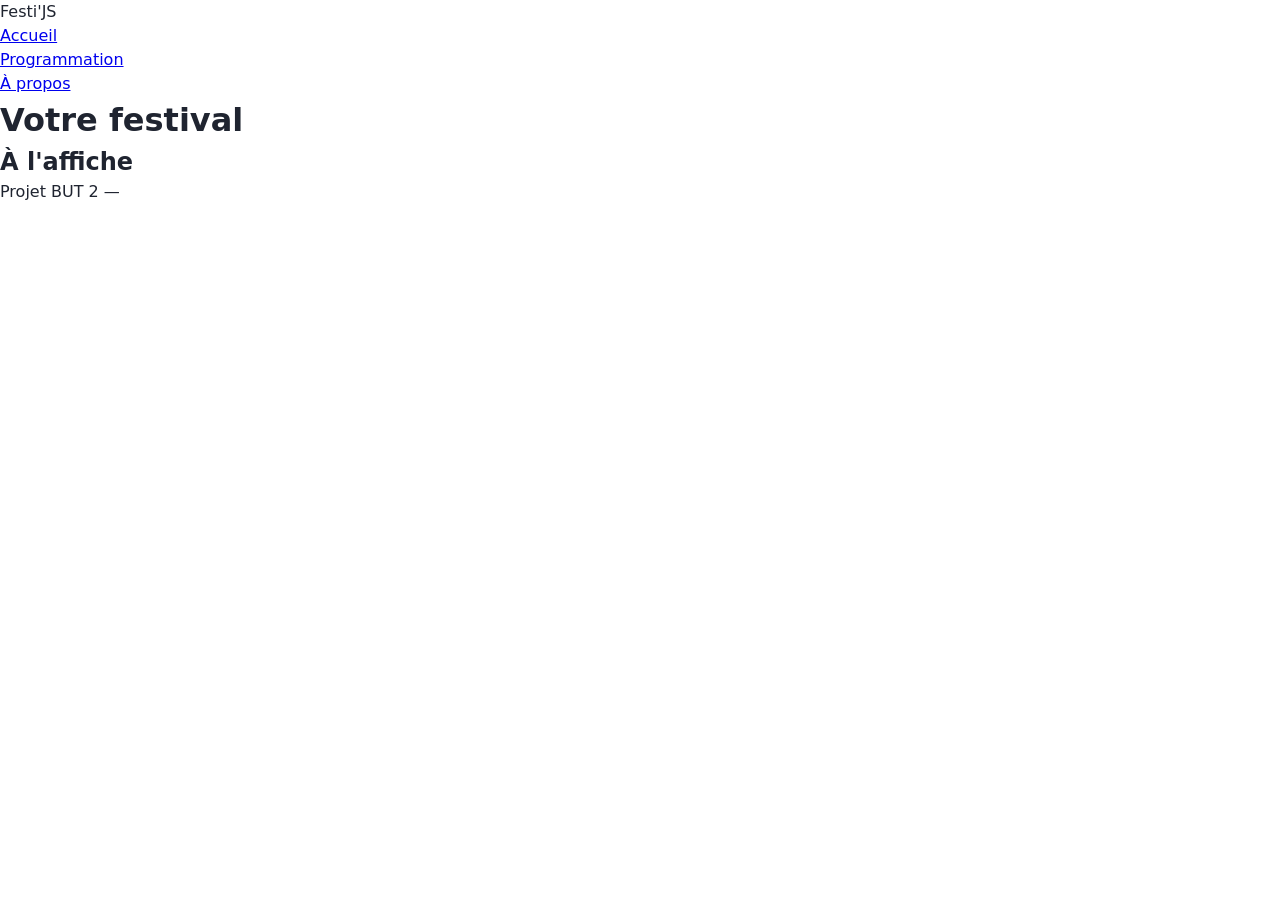
==== index.html @ 73ada907 "Initial commit" ====
<!DOCTYPE html>
<html lang="fr">
<head>
  <meta charset="UTF-8">
  <meta name="viewport" content="width=device-width, initial-scale=1.0">
  <!-- TODO : remplacez par le nom de votre festival -->
  <title>Festi'JS</title>
  <link rel="stylesheet" href="css/style.css">
</head>
<body>

  <header class="site-entete">
    <!-- TODO : logo + nom du festival -->
    <p class="logo">Festi'JS</p>
    <nav aria-label="Navigation principale">
      <ul>
        <li><a href="index.html" aria-current="page">Accueil</a></li>
        <li><a href="programmation.html">Programmation</a></li>
        <li><a href="a-propos.html">À propos</a></li>
      </ul>
    </nav>
  </header>

  <main>
    <h1>Votre festival</h1>

    <!-- TODO séance 2 : hero + section « à la une » -->
    <!-- TODO séance 7 : les cartes seront générées ici par JavaScript -->
    <section id="programmation" aria-labelledby="titre-prog">
      <h2 id="titre-prog">À l'affiche</h2>
      <div id="liste-evenements"><!-- généré en JS --></div>
    </section>
  </main>

  <footer class="site-pied">
    <p>Projet BUT 2 — <!-- TODO : vos noms --></p>
  </footer>

  <script type="module" src="js/main.js"></script>
</body>
</html>
---- css/style.css ----
/* ==========================================================================
   Festi'JS — feuille de style principale
   Écrite en MOBILE FIRST : le style de base vise le petit écran,
   les media queries `min-width` viennent ensuite ÉLARGIR la mise en page.
   ========================================================================== */

/* --- 1. Variables de thème (à personnaliser séance 10 avec Sass) --------- */
:root {
  --couleur-fond: #ffffff;
  --couleur-texte: #1f2430;
  --couleur-accent: #1f3a5f;
  --espace: 1rem;
}

/* --- 2. Reset minimal --------------------------------------------------- */
*, *::before, *::after { box-sizing: border-box; }
body, h1, h2, h3, p, ul { margin: 0; padding: 0; }
ul { list-style: none; }
img { max-width: 100%; height: auto; display: block; }

/* --- 3. Base ------------------------------------------------------------ */
body {
  font-family: system-ui, -apple-system, "Segoe UI", sans-serif;
  line-height: 1.5;
  color: var(--couleur-texte);
  background: var(--couleur-fond);
}

/* --- 4. Composants ------------------------------------------------------ */
/* TODO séance 2 : en-tête, hero, cartes */


/* --- 5. Points de rupture ----------------------------------------------- */
/* @media (min-width: 48em) { ... }   tablette */
/* @media (min-width: 75em) { ... }   grand écran */
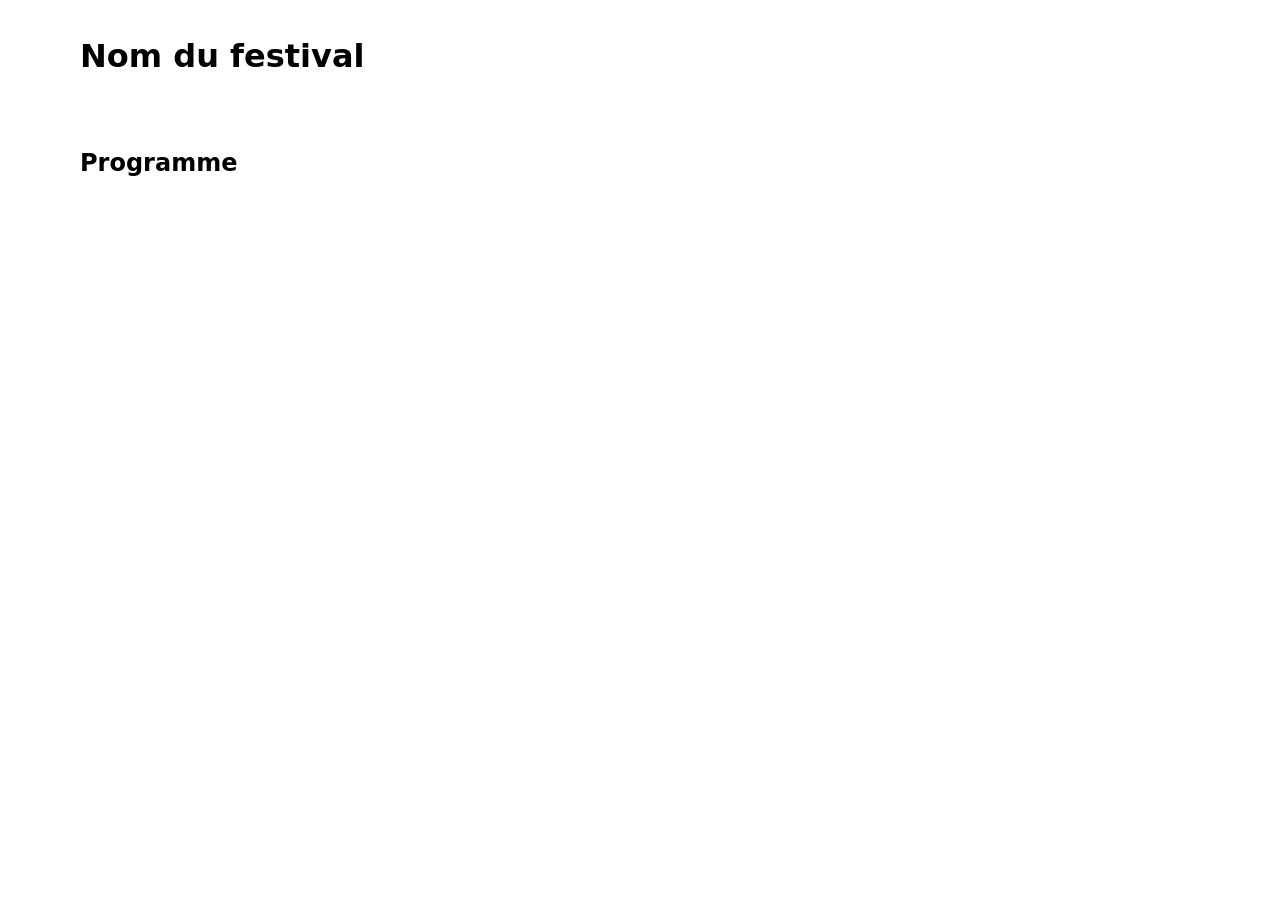
==== commit 00df44f2: "Mise en place" ====
--- a/index.html
+++ b/index.html
@@ -3,39 +3,21 @@
 <head>
   <meta charset="UTF-8">
   <meta name="viewport" content="width=device-width, initial-scale=1.0">
-  <!-- TODO : remplacez par le nom de votre festival -->
-  <title>Festi'JS</title>
+  <title>Nom du festival</title>
   <link rel="stylesheet" href="css/style.css">
 </head>
 <body>
-
-  <header class="site-entete">
-    <!-- TODO : logo + nom du festival -->
-    <p class="logo">Festi'JS</p>
-    <nav aria-label="Navigation principale">
-      <ul>
-        <li><a href="index.html" aria-current="page">Accueil</a></li>
-        <li><a href="programmation.html">Programmation</a></li>
-        <li><a href="a-propos.html">À propos</a></li>
-      </ul>
-    </nav>
+  <header>
+    <h1>Nom du festival</h1>
   </header>
 
   <main>
-    <h1>Votre festival</h1>
-
-    <!-- TODO séance 2 : hero + section « à la une » -->
-    <!-- TODO séance 7 : les cartes seront générées ici par JavaScript -->
-    <section id="programmation" aria-labelledby="titre-prog">
-      <h2 id="titre-prog">À l'affiche</h2>
-      <div id="liste-evenements"><!-- généré en JS --></div>
-    </section>
+    <h2>Programme</h2>
+    <ul id="programme"></ul>
   </main>
 
-  <footer class="site-pied">
-    <p>Projet BUT 2 — <!-- TODO : vos noms --></p>
-  </footer>
-
-  <script type="module" src="js/main.js"></script>
+  <script src="js/Evenement.js"></script>
+  <script src="data/evenements.js"></script>
+  <script src="js/main.js"></script>
 </body>
 </html>
--- a/css/style.css
+++ b/css/style.css
@@ -1,35 +1,22 @@
-/* ==========================================================================
-   Festi'JS — feuille de style principale
-   Écrite en MOBILE FIRST : le style de base vise le petit écran,
-   les media queries `min-width` viennent ensuite ÉLARGIR la mise en page.
-   ========================================================================== */
-
-/* --- 1. Variables de thème (à personnaliser séance 10 avec Sass) --------- */
-:root {
-  --couleur-fond: #ffffff;
-  --couleur-texte: #1f2430;
-  --couleur-accent: #1f3a5f;
-  --espace: 1rem;
+body {
+  margin: 0;
+  font-family: system-ui, sans-serif;
 }
 
-/* --- 2. Reset minimal --------------------------------------------------- */
-*, *::before, *::after { box-sizing: border-box; }
-body, h1, h2, h3, p, ul { margin: 0; padding: 0; }
-ul { list-style: none; }
-img { max-width: 100%; height: auto; display: block; }
-
-/* --- 3. Base ------------------------------------------------------------ */
-body {
-  font-family: system-ui, -apple-system, "Segoe UI", sans-serif;
-  line-height: 1.5;
-  color: var(--couleur-texte);
-  background: var(--couleur-fond);
+header,
+main {
+  max-width: 70rem;
+  margin: 0 auto;
+  padding: 1rem;
 }
 
-/* --- 4. Composants ------------------------------------------------------ */
-/* TODO séance 2 : en-tête, hero, cartes */
+#programme {
+  list-style: none;
+  padding: 0;
+  display: grid;
+  gap: 1rem;
+}
 
+.carte {
 
-/* --- 5. Points de rupture ----------------------------------------------- */
-/* @media (min-width: 48em) { ... }   tablette */
-/* @media (min-width: 75em) { ... }   grand écran */
+}
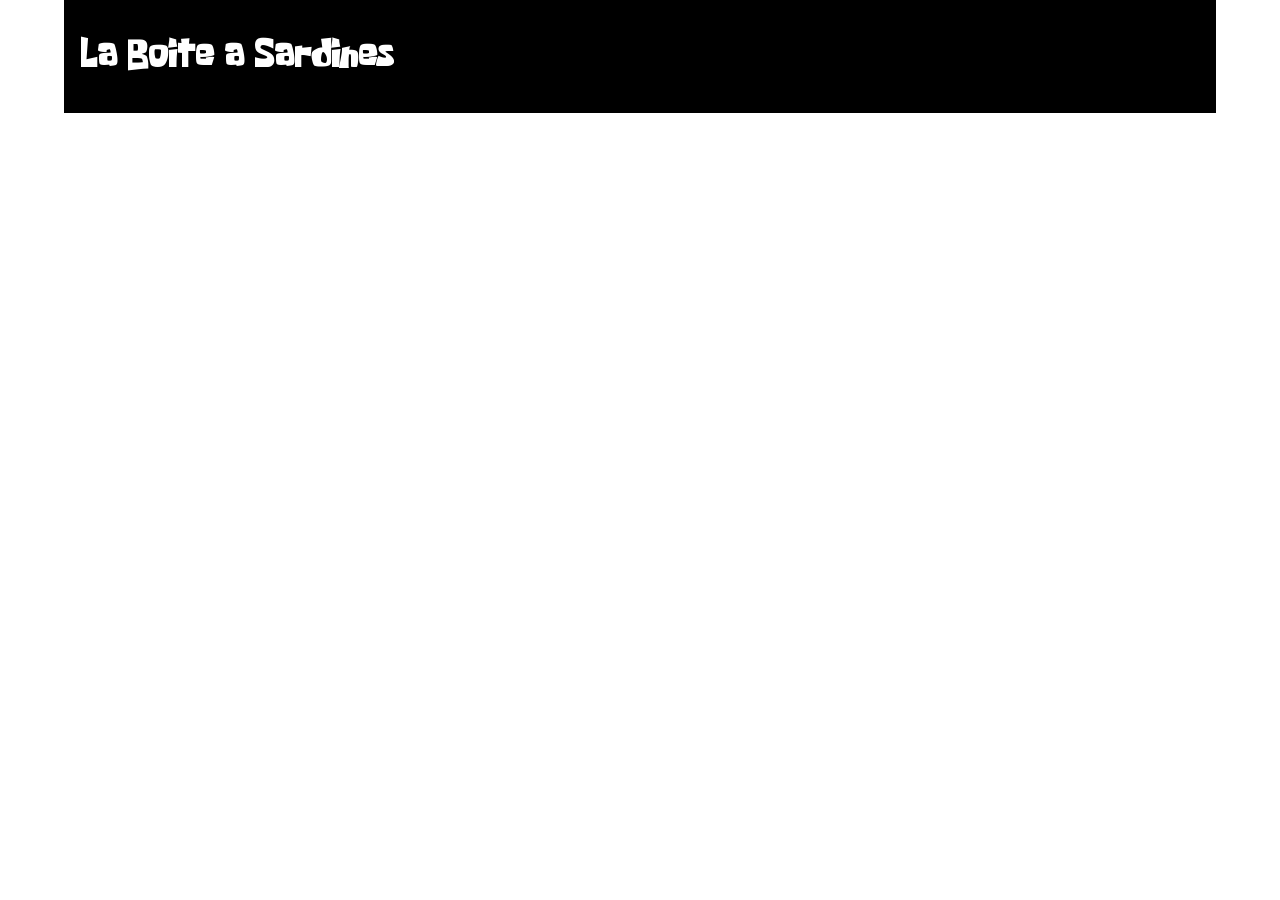
==== commit 90ba3f5a: "typo" ====
--- a/index.html
+++ b/index.html
@@ -8,13 +8,13 @@
 </head>
 <body>
   <header>
-    <h1>Nom du festival</h1>
+    <h1>La Boite a Sardines</h1>
   </header>
 
   <main>
-    <h2>Programme</h2>
+    <h2>Voir nos poissons</h2>
     <ul id="programme"></ul>
-  </main>
+  </main> 
 
   <script src="js/Evenement.js"></script>
   <script src="data/evenements.js"></script>
--- a/css/style.css
+++ b/css/style.css
@@ -1,14 +1,18 @@
 body {
   margin: 0;
-  font-family: system-ui, sans-serif;
+  font-family:  "spongebob", sans-serif;
 }
 
+@font-face {
+  font-family: "spongebob";
+  src:
+    local("spongebob"),
+    url("/spongeboy_me_bob/Spongeboy_Me_Bob.ttf") format("opentype") }
 header,
 main {
   max-width: 70rem;
   margin: 0 auto;
-  padding: 1rem;
-}
+  padding: 1rem;}
 
 #programme {
   list-style: none;
@@ -20,3 +24,21 @@
 .carte {
 
 }
+
+main {
+  background-image: url(https://st2.depositphotos.com/2627021/47995/i/450/depositphotos_479957108-stock-photo-underwater-diving-tropical-scene-sea.jpg);
+  background-size: cover;
+  background-position: center;
+  background-repeat: no-repeat;
+  color: white;
+
+}
+
+header {
+  display: flex;
+  justify-content: space-between;
+  align-items: center;
+  padding: 1rem;
+  background-color: rgb(0, 0, 0);
+  color: white;
+}
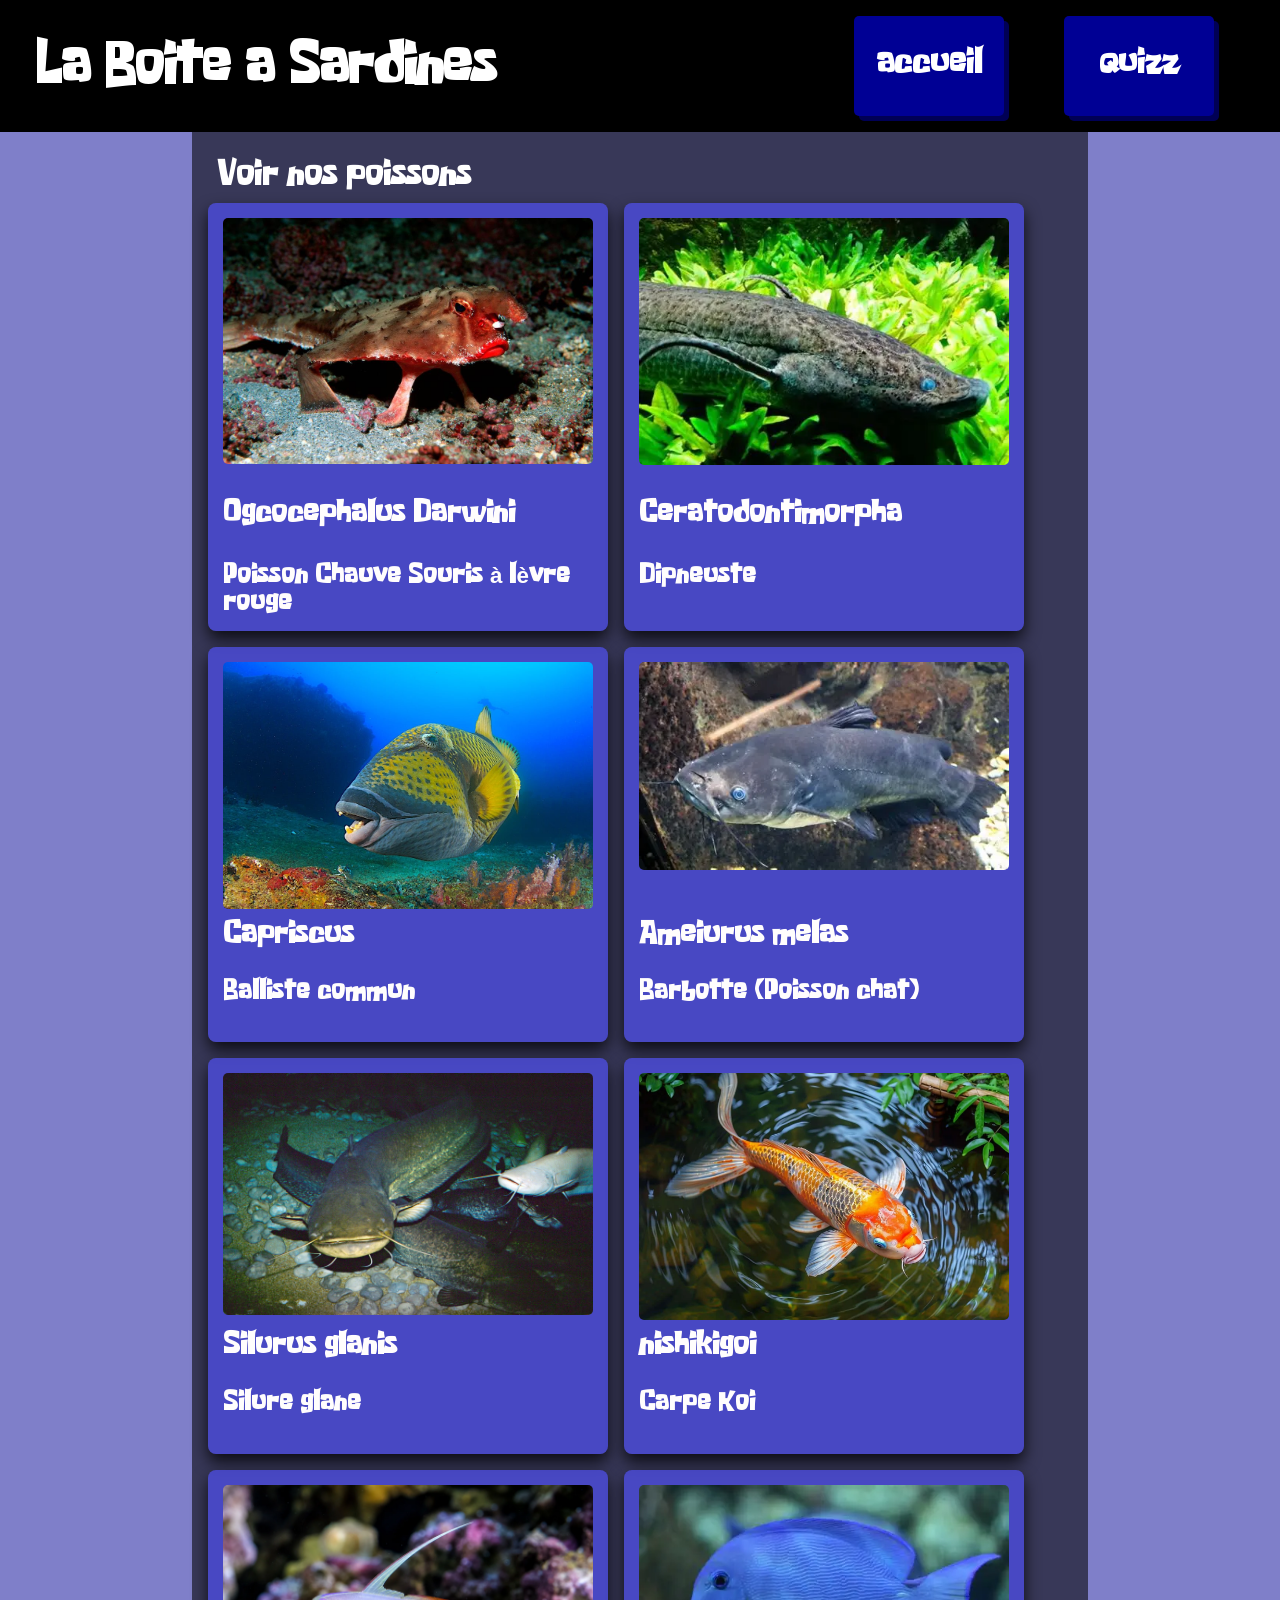
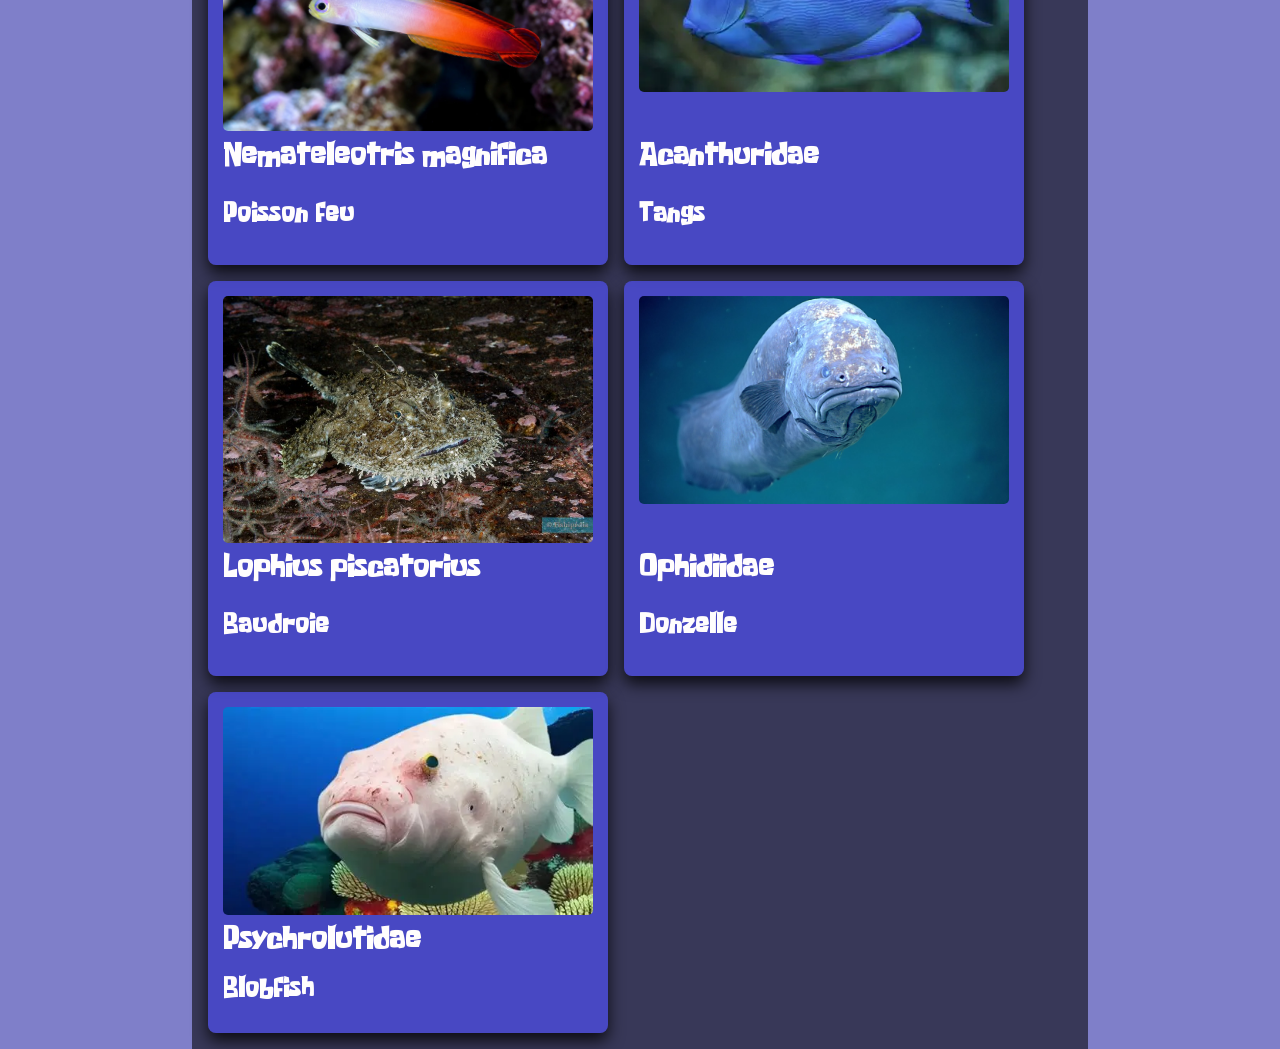
==== commit 5b20b5b4: "New page Added Quizz page" ====
--- a/index.html
+++ b/index.html
@@ -9,6 +9,10 @@
 <body>
   <header>
     <h1>La Boite a Sardines</h1>
+    <div class="headerTriggers">
+    <a href="index.html"><div class="headerButton"><h2>accueil</h2></div></a>
+    <a href="quizz.html"><div class="headerButton"><h2>quizz</h2></div></a>
+    </div>
   </header>
 
   <main>
--- a/css/style.css
+++ b/css/style.css
@@ -1,6 +1,43 @@
+*{
+  margin: 0;
+  padding: 0;
+  box-sizing: border-box;
+}
+
+a{
+  color: white;
+  text-decoration: none;
+}
+
+h1{
+  font-size: 3rem;
+  margin: 20px;
+}
+
+h2{
+  margin: 10px;
+  font-size: 1.8rem;
+}
+
+h3{
+  
+  font-size: 1.6rem;
+}
+
+h4{
+  font-size: 1.4rem;
+}
+
 body {
   margin: 0;
   font-family:  "spongebob", sans-serif;
+  height: 100%;
+  background-image: url(https://m.media-amazon.com/images/S/aplus-media-library-service-media/c73cea24-c375-436d-a030-8753c4164fe2.__CR0,0,970,600_PT0_SX970_V1___.jpg);
+  background-size: cover;
+  background-position: center;
+  background-repeat: no-repeat;
+  background-color: rgba(0, 0, 148, 0.5);
+  background-blend-mode: multiply;
 }
 
 @font-face {
@@ -8,29 +45,37 @@
   src:
     local("spongebob"),
     url("/spongeboy_me_bob/Spongeboy_Me_Bob.ttf") format("opentype") }
-header,
+
 main {
-  max-width: 70rem;
+  max-width: 70%;
   margin: 0 auto;
   padding: 1rem;}
 
 #programme {
   list-style: none;
   padding: 0;
-  display: grid;
+  display: flex;
   gap: 1rem;
+  flex-direction: row;
+  flex-wrap: wrap;
 }
 
 .carte {
-
+  background-color: rgba(82, 82, 255, 0.639);
+  border-radius: 0.5rem;
+  box-shadow: 0 0.5rem 1rem rgba(0, 0, 0, 0.781);
+  color : rgb(255, 253, 253);
+  display: grid;
+  gap: 10px;
+  grid-template-rows:5fr 1fr 1fr;
+  width: 400px;
+  padding: 15px;
 }
 
 main {
-  background-image: url(https://st2.depositphotos.com/2627021/47995/i/450/depositphotos_479957108-stock-photo-underwater-diving-tropical-scene-sea.jpg);
-  background-size: cover;
-  background-position: center;
-  background-repeat: no-repeat;
   color: white;
+  background-color: rgba(0, 0, 0, 0.562);
+  
 
 }
 
@@ -41,4 +86,30 @@
   padding: 1rem;
   background-color: rgb(0, 0, 0);
   color: white;
+}
+
+
+img{
+  width: 370px;
+  max-height: 100%;
+  border-radius: 5px;
+  object-fit:cover;
+  text-align: center;
+}
+
+.headerButton{
+  width: 150px;
+  height: 100px;
+  background-color: rgba(0, 0, 148, 1);
+  padding-top: 20px;
+  text-align: center;
+  border-radius:5px;
+  box-shadow: 5px 5px 0  rgb(0, 0, 85);
+  margin-right:50px;
+}
+
+.headerTriggers{
+  display: flex;
+  flex-direction: row;
+  gap: 10px;
 }
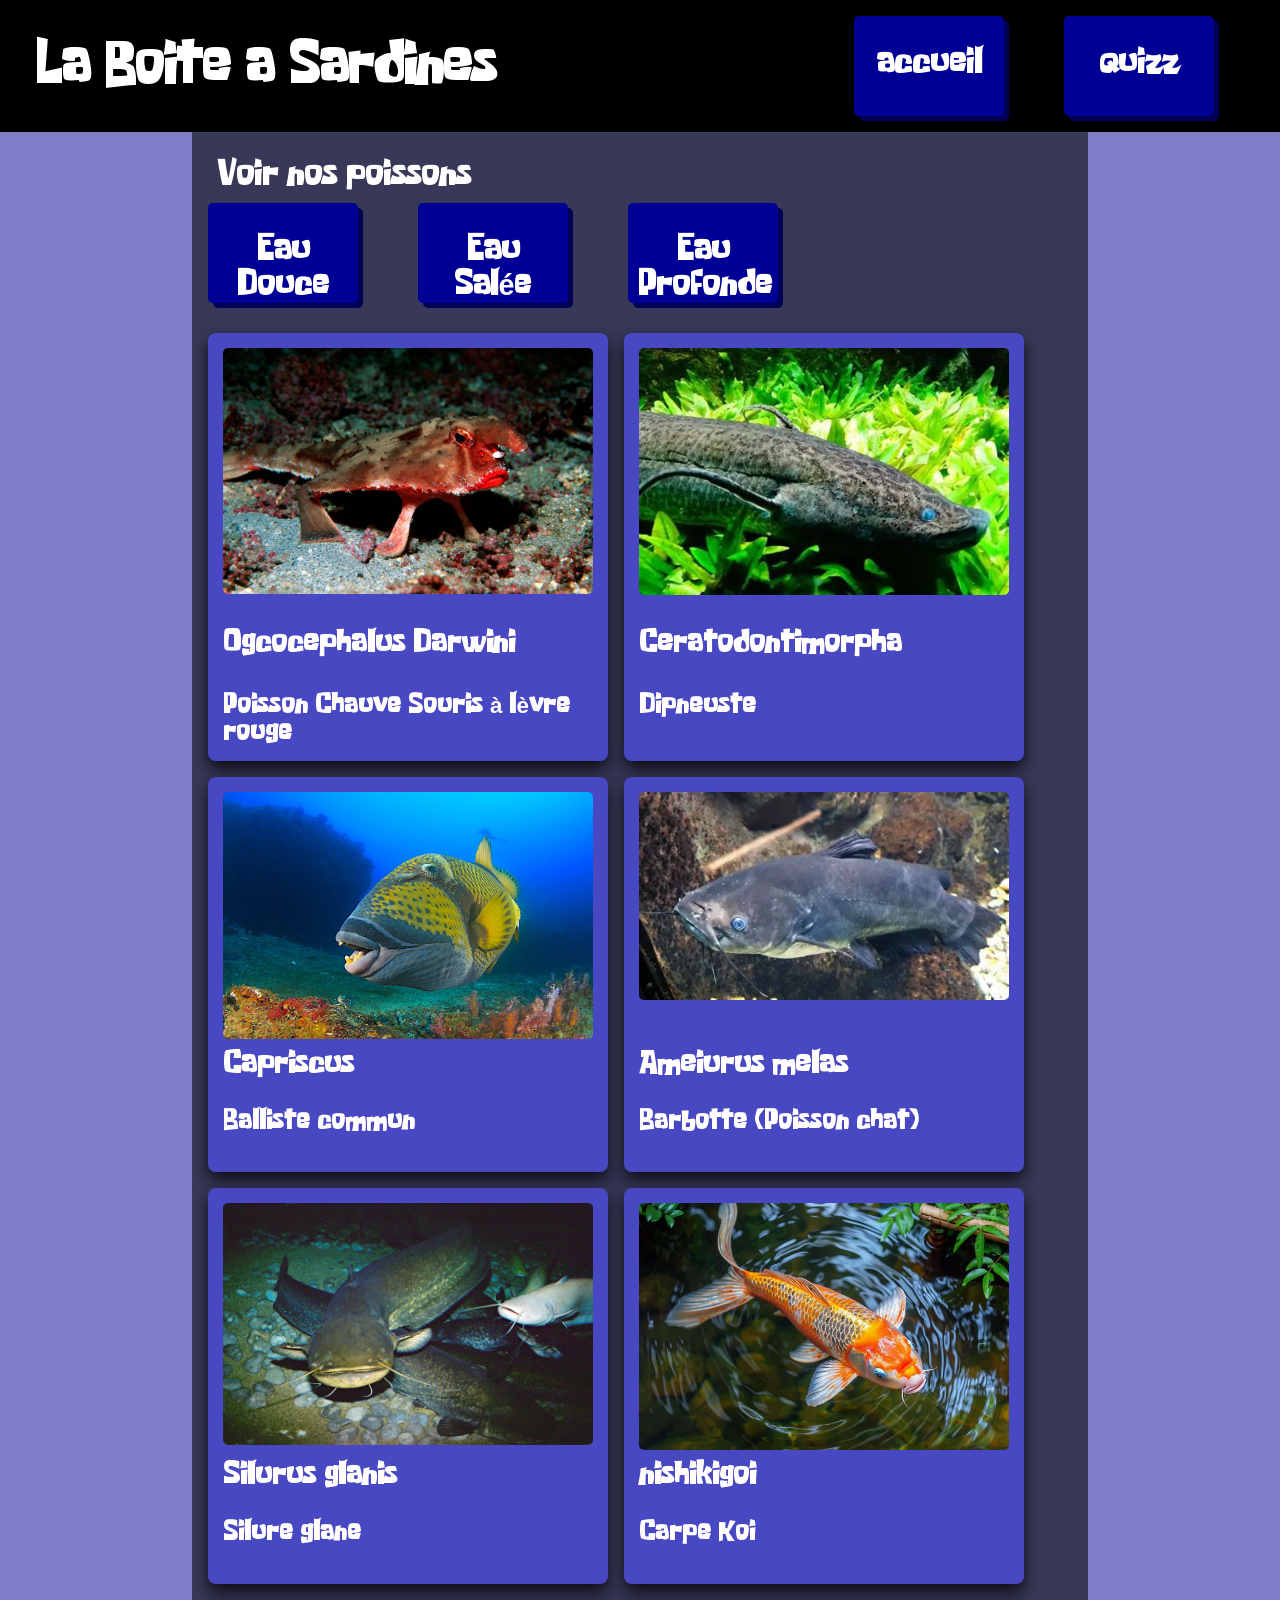
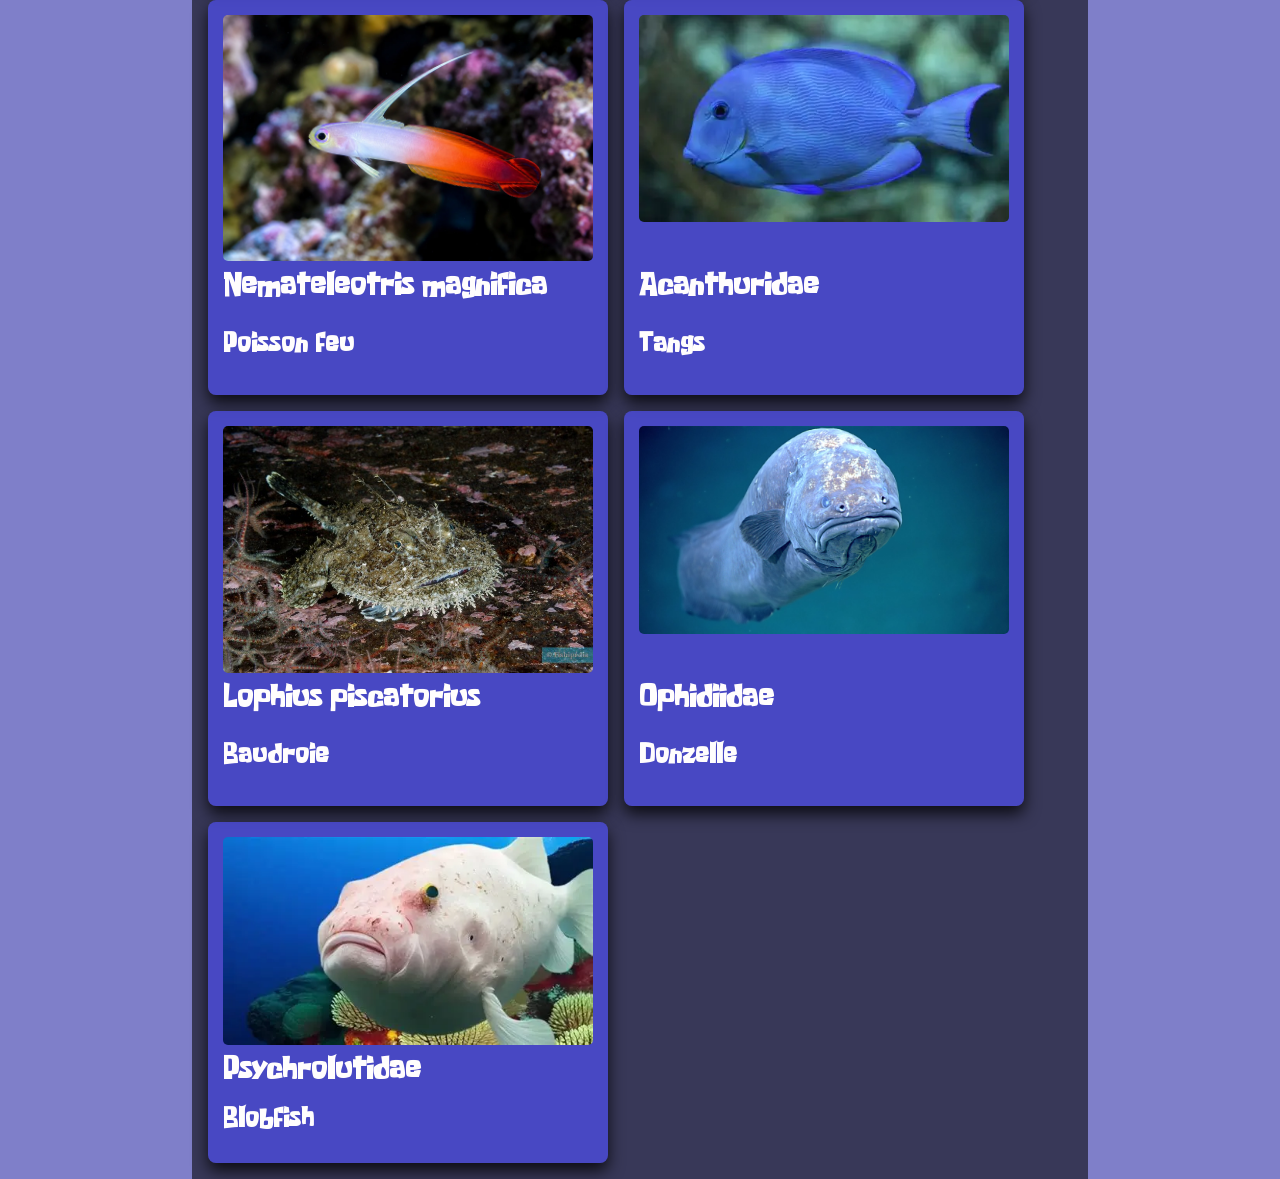
==== commit abde83ea: "css boutons" ====
--- a/index.html
+++ b/index.html
@@ -1,27 +1,60 @@
 <!DOCTYPE html>
 <html lang="fr">
+
 <head>
   <meta charset="UTF-8">
   <meta name="viewport" content="width=device-width, initial-scale=1.0">
   <title>Nom du festival</title>
   <link rel="stylesheet" href="css/style.css">
 </head>
+
 <body>
   <header>
     <h1>La Boite a Sardines</h1>
     <div class="headerTriggers">
-    <a href="index.html"><div class="headerButton"><h2>accueil</h2></div></a>
-    <a href="quizz.html"><div class="headerButton"><h2>quizz</h2></div></a>
+      <a href="index.html">
+        <div class="headerButton">
+          <h2>accueil</h2>
+        </div>
+      </a>
+      <a href="quizz.html">
+        <div class="headerButton">
+          <h2>quizz</h2>
+        </div>
+      </a>
     </div>
   </header>
 
   <main>
     <h2>Voir nos poissons</h2>
-    <ul id="programme"></ul>
-  </main> 
+
+<div class="typebuttons">
+    <div class="headerButton">
+      <h2>Eau Douce</h2>
+    </div>
+
+
+
+    <div class="headerButton">
+      <h2>Eau Salée
+      </h2>
+    </div>
+
+
+    <div class="headerButton">
+      <h2>Eau Profonde</h2>
+    </div>
+
+     </div>
+      <ul id="programme"></ul>
+  </main>
+
+
+
 
   <script src="js/Evenement.js"></script>
   <script src="data/evenements.js"></script>
   <script src="js/main.js"></script>
 </body>
-</html>
+
+</html>
--- a/css/style.css
+++ b/css/style.css
@@ -112,4 +112,12 @@
   display: flex;
   flex-direction: row;
   gap: 10px;
+}
+
+.typebuttons{
+  display: flex;
+  flex-direction: row;
+  gap: 10px;
+  margin-bottom: 20px;
+  padding-bottom: 10px;
 }
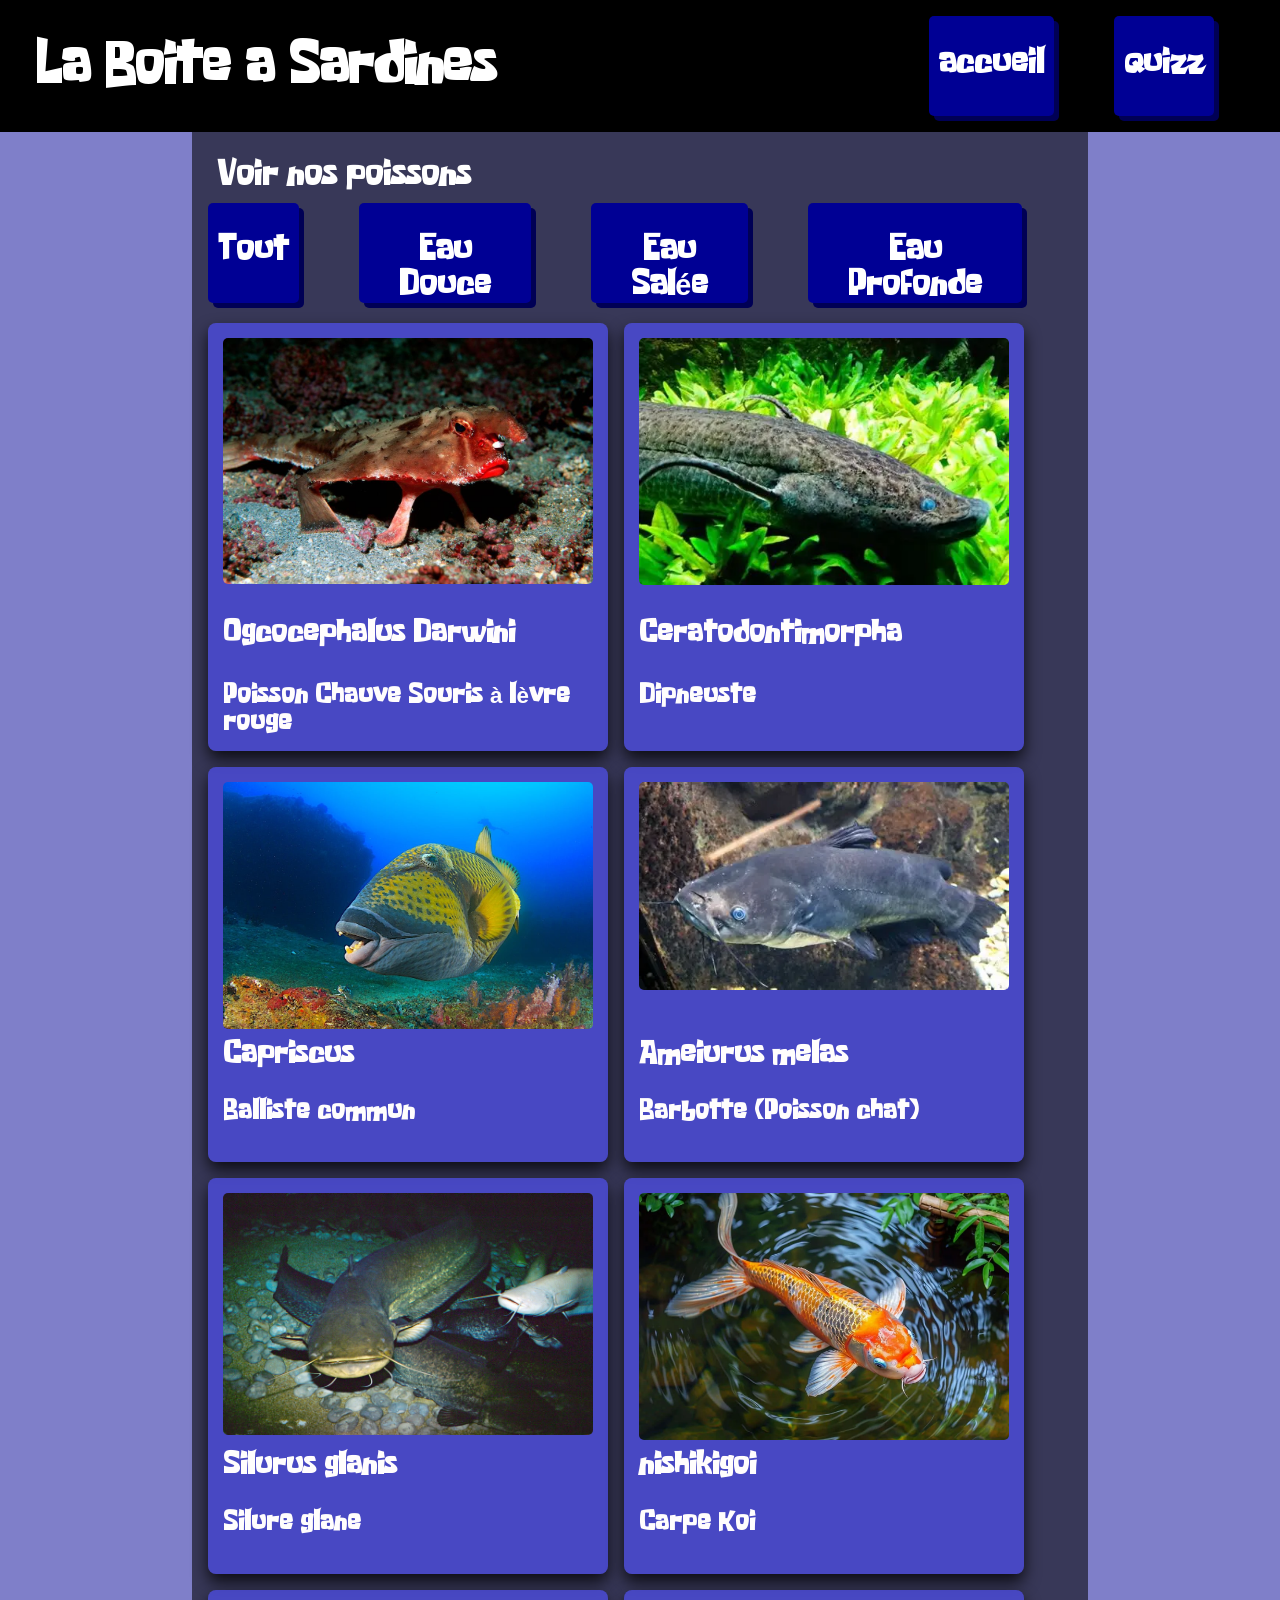
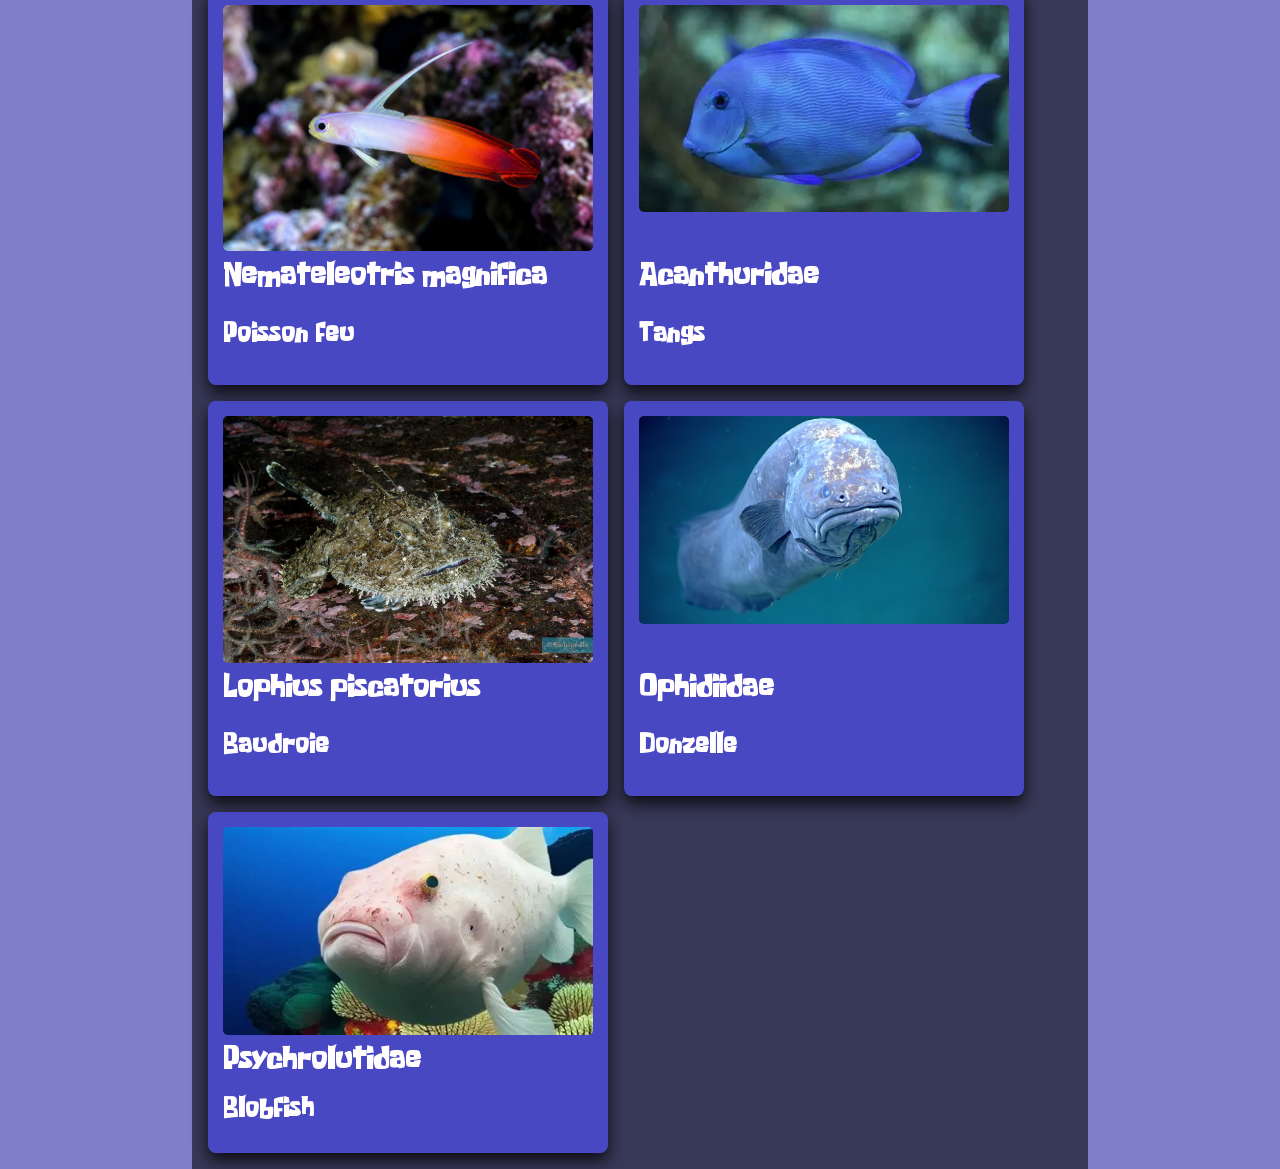
==== commit ade903ad: "Ajout des butons (pa fini) AAAAAAAAAAAAAAAAAAAAAAAAAA" ====
--- a/index.html
+++ b/index.html
@@ -27,26 +27,28 @@
 
   <main>
     <h2>Voir nos poissons</h2>
-
-<div class="typebuttons">
-    <div class="headerButton">
-      <h2>Eau Douce</h2>
-    </div>
+    <div class="typebuttons">
+      <div class="headerButton">
+        <h2>Tout</h2>
+      </div>
+      <div class="headerButton" id="btnEauDouce">
+        <h2>Eau Douce</h2>
+      </div>
 
 
 
-    <div class="headerButton">
-      <h2>Eau Salée
-      </h2>
-    </div>
+      <div class="headerButton" id="btnEauSalee">
+        <h2>Eau Salée
+        </h2>
+      </div>
 
 
-    <div class="headerButton">
-      <h2>Eau Profonde</h2>
+      <div class="headerButton" id="btnEauProfonde">
+        <h2>Eau Profonde</h2>
+      </div>
+
     </div>
-
-     </div>
-      <ul id="programme"></ul>
+    <ul id="programme"></ul>
   </main>
 
 
--- a/css/style.css
+++ b/css/style.css
@@ -98,7 +98,6 @@
 }
 
 .headerButton{
-  width: 150px;
   height: 100px;
   background-color: rgba(0, 0, 148, 1);
   padding-top: 20px;
@@ -106,6 +105,11 @@
   border-radius:5px;
   box-shadow: 5px 5px 0  rgb(0, 0, 85);
   margin-right:50px;
+}
+
+.headerButton :hover{
+  background-color: white;
+  color: black;
 }
 
 .headerTriggers{
@@ -119,5 +123,8 @@
   flex-direction: row;
   gap: 10px;
   margin-bottom: 20px;
-  padding-bottom: 10px;
+}
+
+.typebuttons h2{
+  margin-bottom: 20px;
 }
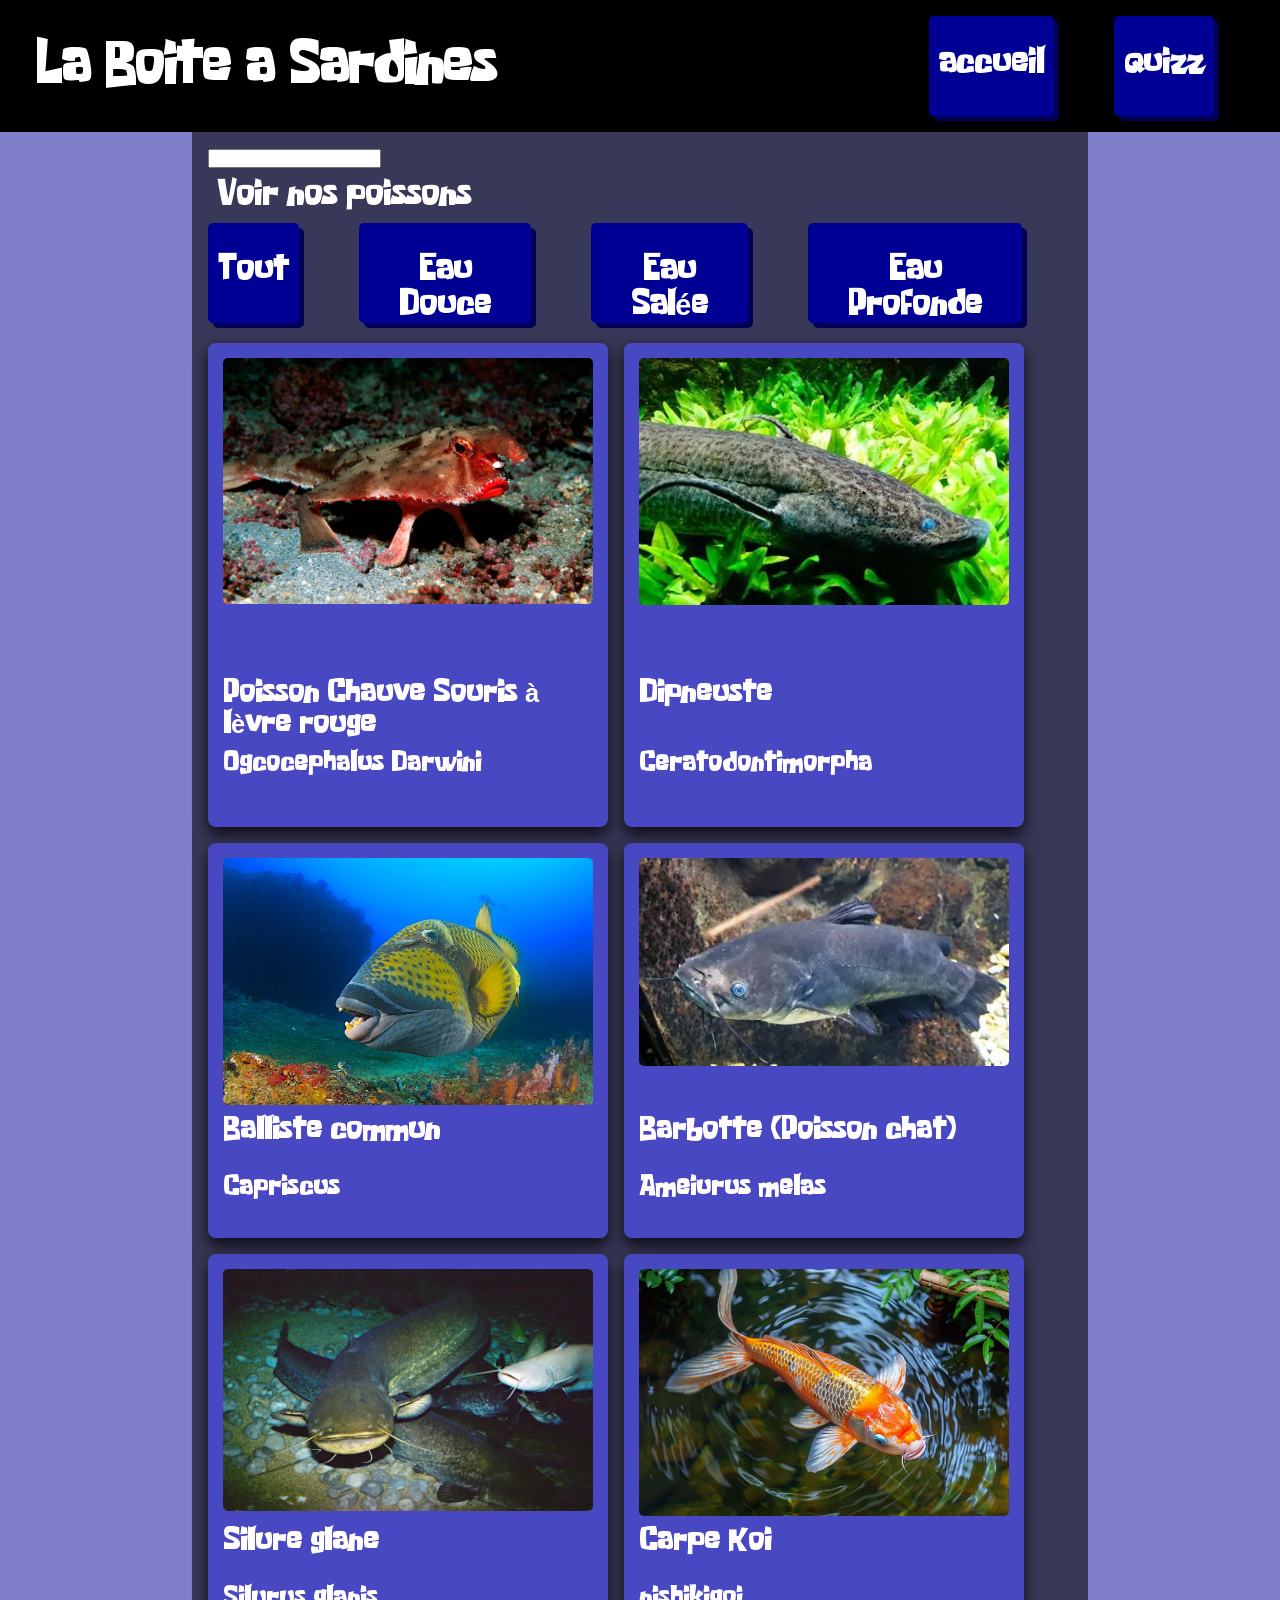
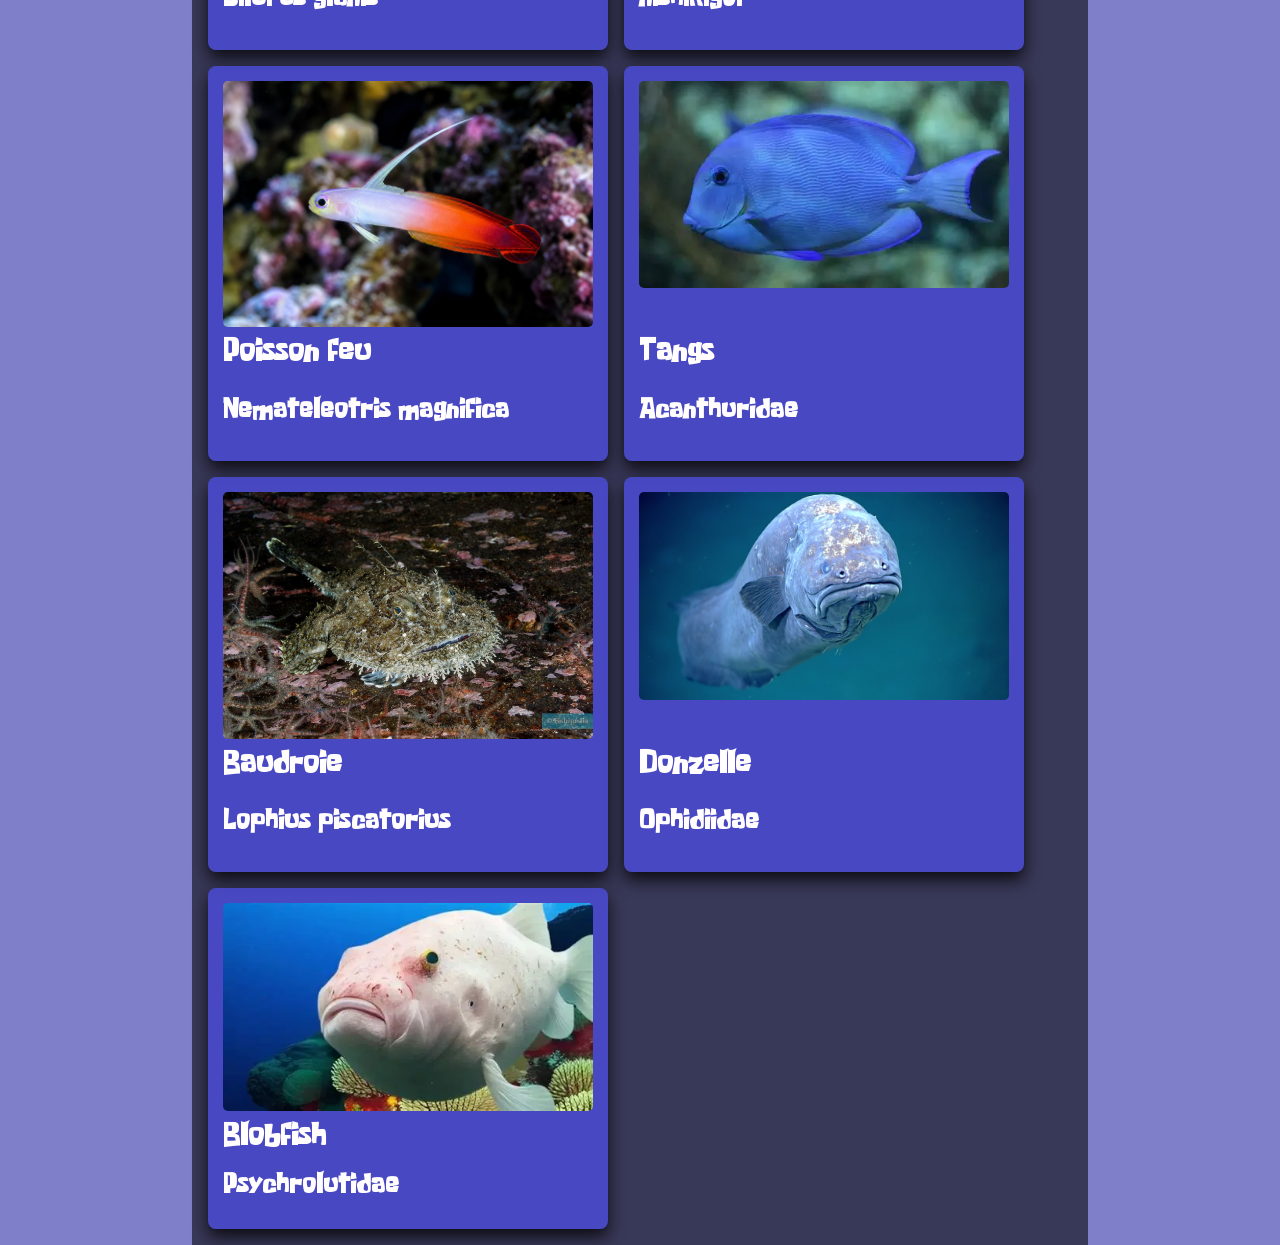
==== commit e717668c: "Boutons et recherche fonctionnelle NEVER GONNA GIVE YOU UP" ====
--- a/index.html
+++ b/index.html
@@ -26,9 +26,11 @@
   </header>
 
   <main>
+    <input type="search" id="laBarre">
+
     <h2>Voir nos poissons</h2>
     <div class="typebuttons">
-      <div class="headerButton">
+      <div class="headerButton" id="btnTout">
         <h2>Tout</h2>
       </div>
       <div class="headerButton" id="btnEauDouce">
--- a/css/style.css
+++ b/css/style.css
@@ -31,7 +31,7 @@
 body {
   margin: 0;
   font-family:  "spongebob", sans-serif;
-  height: 100%;
+  height: 2000px;
   background-image: url(https://m.media-amazon.com/images/S/aplus-media-library-service-media/c73cea24-c375-436d-a030-8753c4164fe2.__CR0,0,970,600_PT0_SX970_V1___.jpg);
   background-size: cover;
   background-position: center;
